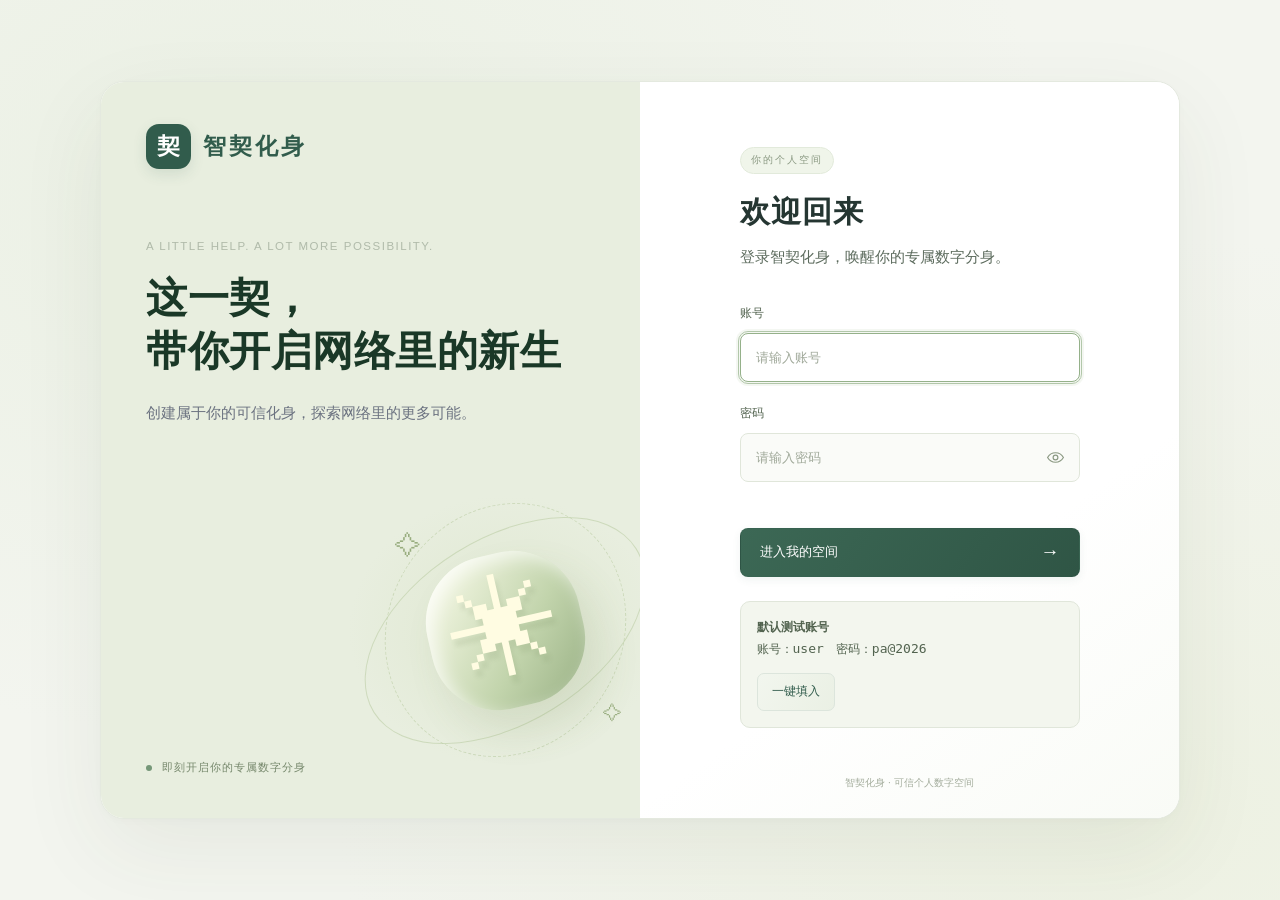
==== app/web_user/experience/index.html @ 8ffc6278 "Initial import of personal-agent project Co-authored-by: Copilot <223556219+Copilot@users.noreply.gi" ====
<!doctype html>
<html lang="zh-CN">
<head><meta charset="utf-8"><meta name="viewport" content="width=device-width,initial-scale=1"><title>智契化身 · 个人智能体工作台</title><link rel="stylesheet" href="./style.css"><link rel="stylesheet" href="./button-motion.css"><link rel="stylesheet" href="./ambient-motion.css"><link rel="stylesheet" href="./runtime.css?v=collaboration-worklog-4"><link rel="stylesheet" href="./updates.css"><link rel="stylesheet" href="./recovery.css?v=identity-recovery-2"></head>
<body class="session-checking">
<noscript><p>请启用浏览器 JavaScript 后登录工作台。</p></noscript>
<aside class="sidebar"><a class="brand" href="#home"><span class="brand-icon">契</span><span>智契化身</span></a><div class="nav-label">你的个人空间</div><nav><button data-page="home" class="active"><span class="nav-icon" aria-hidden="true">◈</span><span class="nav-text">工作台</span></button><button data-page="create"><span class="nav-icon" aria-hidden="true">＋</span><span class="nav-text">创建智能体</span></button><button data-page="identity"><span class="nav-icon" aria-hidden="true">◇</span><span class="nav-text">我的可信身份</span></button><button data-page="updates"><span class="nav-icon" aria-hidden="true">↻</span><span class="nav-text">系统更新</span></button><button data-page="settings"><span class="nav-icon" aria-hidden="true">⚙</span><span class="nav-text">连接与设置</span></button></nav><div class="side-note"><span class="green-dot"></span> 这一契，带你开启网络里的新生</div><div class="profile"><span class="avatar">我</span><div><b id="account">尚未登录</b><small>个人工作空间</small></div><button id="logout" title="退出登录" aria-label="退出登录">↗</button></div></aside>
<main><header><div><span class="breadcrumb">个人空间 / </span><span id="page-name">工作台</span></div><span class="header-tag">可信个人智能体</span></header><div id="notice" role="status" hidden></div>
<section id="page-home" class="page"><div class="heading"><div><p class="eyebrow">智契化身</p><h1 style="font-size: 40px; font-weight: 800; color: #1a2e1a; letter-spacing: 1px; margin-bottom: 16px; line-height: 1.2;">
    这一契，<br style="display:none;" class="mobile-break">
    带你开启网络里的新生
</h1><p>创建属于你的智能体，让想法更快成为行动。</p></div><button class="primary" data-page="create">＋ 创建我的智能体</button></div>
<div class="hero"><div class="hero-copy"><span class="pill">以可信身份，连接智能生活</span><h2>懂你的需求，<br>也尊重你的边界。</h2><p>从身份确认到能力选择，<br>一步步建立你与智能体之间的信任。</p><button class="light" data-page="create">开启我的智能体之旅 <span>↗</span></button></div><div class="orbit-art" aria-hidden="true"><div class="orbit o1"></div><div class="orbit o2"></div><div class="orb"><span>✳</span></div><div class="float-tag tag1">◇ 身份有依据</div><div class="float-tag tag2">✦ 能力由你选</div><div class="float-tag tag3">⌁ 本地生成</div></div></div>
<div class="stats"><article><span>身份状态</span><b id="identity-stat">等待连接</b><small>你的智能体从可信身份开始</small></article><article><span>最近的智能体</span><b id="agent-stat">等待连接</b><small>读取本地最近一次创建记录</small></article><article><span>创建进度</span><b id="progress-stat">尚未开始</b><small>身份确认 → 能力选择 → 生成</small></article></div>
<div class="section-title"><h2>我的智能体</h2><button class="text-button" id="refresh">刷新记录 ↻</button></div><div id="agent-card" class="panel empty"><span class="empty-icon">✳</span><h3>第一位伙伴，等你来定义</h3><p>选择需要的能力，创建专属于你的个人智能体。</p><button class="primary" data-page="create">创建第一个智能体</button></div>
<div class="section-title"><h2>从这些日常场景开始</h2><span>选择场景，了解可以配置的能力</span></div><div class="scenarios"><button data-scenario="学习研究"><span class="scenario-icon lavender">⌘</span><h3>学习与研究</h3><p>梳理信息、处理文本，<br>把精力留给真正的思考。</p><span>探索能力 ↗</span></button><button data-scenario="日常效率"><span class="scenario-icon peach">☀</span><h3>日常效率</h3><p>了解资讯、检索信息，<br>从一个小任务开始。</p><span>探索能力 ↗</span></button><button data-scenario="本地助手"><span class="scenario-icon mint">▦</span><h3>本地工作分身</h3><p>申领化身后创建执行分支，<br>按需配置工具与工作能力。</p><span>探索能力 ↗</span></button></div><footer>智契化身 · 这一契，带你开启网络里的新生</footer></section>
<section id="page-create" class="page" hidden><div class="heading"><div><p class="eyebrow">MAKE IT YOURS</p><h1>创建你的专属伙伴</h1><p id="scenario-note">你选择能力，我们引导你完成创建。</p></div></div><div class="steps"><span id="step1">01 身份确认</span><span id="step2">02 选择能力</span><span id="step3">03 生成伙伴</span></div>
<div class="panel"><div class="section-title"><h2>1. 确认你的身份</h2><span id="review-status">未提交</span></div><p class="muted">提交后由身份服务审核。审核通过后，即可继续选择智能体能力。</p><form id="identity-form"><div class="form-grid"><label>姓名<input name="name" required autocomplete="name" placeholder="如何称呼你"></label><label>身份标识<input name="id_number" required placeholder="与身份登记记录一致的 ID"></label><label>证件号码（选填）<input name="id_card_number" autocomplete="off" placeholder="按登记信息填写"></label><label>电子邮箱（选填）<input name="email" type="email" autocomplete="email" placeholder="name@example.com"></label></div><label class="upload">上传身份核验照片<input name="photo" type="file" accept="image/*" required><small>照片将提交给现有身份审核服务。</small></label><button class="primary" id="submit-identity">提交身份审核</button> <button type="button" id="check-review" class="secondary" hidden>查询审核进度</button></form></div>
<div class="panel"><h2>2. 选择你的化身能力</h2><p class="muted">身份确认后，从智能体服务提供的能力中选择并绑定。</p><label>伙伴类型<select id="agent-type"><option value="octopus">通用助手 · Octopus</option><option value="openclaw">本地助手 · OpenClaw</option></select></label><button id="load-capabilities" class="secondary">加载可选能力</button><div id="capabilities"></div><button id="confirm-capabilities" class="primary" disabled>确认能力并绑定身份</button></div>
<div class="panel"><h2>3. 生成你的智能体</h2><p class="muted">生成完成后，按照启动指引打开分身。实际对话需要模型服务配置和运行环境就绪。</p><button id="create-agent" class="primary" disabled>生成我的智能体</button><div id="creation-result"></div></div></section>
<section id="page-identity" class="page" hidden><div class="heading"><div><p class="eyebrow">TRUST STARTS WITH YOU</p><h1>你的身份，你的伙伴</h1><p>每一份凭证，都连接着你与智能体的关系。</p></div></div><div class="panel identity-banner"><span class="empty-icon">◇</span><h2 id="credential-state">尚未加载身份</h2><p>身份凭证由现有信任服务审核与签发。</p><button class="primary" data-page="create">查看创建流程</button></div><div class="panel"><h2>可信信息</h2><dl id="credential-details"></dl><p class="muted">这里展示已保存的凭证信息，不代表实时在线状态或重新完成了密码学验证。</p></div><div class="panel recovery-panel"><div class="section-title"><div><p class="eyebrow">RECOVERY</p><h2>找回你的身份与分身</h2></div><span class="recovery-badge">分步验证</span></div><p class="muted">凭证恢复会重新向身份服务或智能体服务核验，不会仅凭本地记录判定成功。姓名、身份标识和核验照片只用于本次恢复请求。</p><div class="recovery-modes" role="group" aria-label="选择恢复方式"><button type="button" class="recovery-mode active" data-recovery-mode="pa" aria-pressed="true"><strong>我还持有 PHC</strong><small>使用 PHC 找回原有 PA 与能力配置</small></button><button type="button" class="recovery-mode" data-recovery-mode="both" aria-pressed="false"><strong>PHC 与 PA 都已丢失</strong><small>重新核验身份，再找回 PA</small></button></div><form id="recovery-form" novalidate><div class="form-grid"><label>姓名<input id="recovery-name" required autocomplete="name" placeholder="与原身份登记一致"></label><label>身份标识<input id="recovery-id" required autocomplete="off" placeholder="与原身份登记一致的 ID"></label><label>证件号码（选填）<input id="recovery-id-card" autocomplete="off" placeholder="按原登记信息填写"></label><label>电子邮箱（选填）<input id="recovery-email" type="email" autocomplete="email" placeholder="按原登记信息填写"></label></div><label>伙伴类型<select id="recovery-agent-type"><option value="octopus">通用助手 · Octopus</option><option value="openclaw">本地助手 · OpenClaw</option></select></label><div id="recovery-phc-field"><label>PHC 凭证（JSON）<textarea id="recovery-phc" rows="6" autocomplete="off" autocapitalize="off" spellcheck="false" placeholder="粘贴原 PHC 凭证 JSON；该内容仅在本次请求中使用，不会写入浏览器缓存。"></textarea></label><button type="button" id="use-saved-phc" class="secondary" hidden>填入本机已保存的 PHC</button><p class="muted">请粘贴完整 PHC JSON。若原 PA 配置未保存在智能体服务端，系统会停止恢复，不会以新配置冒充历史恢复。</p></div><div id="recovery-photo-field" hidden><div class="recovery-verification-note"><strong>第 1 步 · TP 身份资料核验</strong><p>TP 会核对姓名、身份标识和照片记录；证件号码、邮箱等选填项仅在填写时校验。当前实现比对的是登记照片记录，不是人脸相似度识别；请上传登记时使用的同一张照片。</p></div><label class="upload">重新上传身份核验照片<input id="recovery-photo" type="file" accept="image/*"><small>照片仅用于本次 TP 核验，不会保存到浏览器缓存。</small></label></div><p id="recovery-progress" class="recovery-progress" role="status" aria-live="polite" hidden></p><button type="submit" id="recover-submit" class="primary">验证并恢复 PA</button><button type="button" id="recovery-open-create" class="secondary" data-page="create" hidden>继续生成本地智能体</button></form></div></section>
<section id="page-settings" class="page" hidden><div class="heading"><div><p class="eyebrow">CONNECTED, ON YOUR TERMS</p><h1>连接与设置</h1><p>检查运行环境，连接已有的本地服务。</p></div></div><form id="settings-form" class="panel"><h2>服务连接</h2><label>身份服务地址<input id="tp-url" type="url" required value="http://127.0.0.1:8111"></label><label>智能体服务地址<input id="ap-url" type="url" required value="http://127.0.0.1:8112"></label><button class="primary">保存连接设置</button></form><div class="panel"><div class="section-title"><h2>本地助手运行环境</h2><button class="secondary" id="check-dependencies">重新检测</button></div><div id="dependencies">点击检测，查看 Node.js 和 Git 是否可用。</div><p class="muted">模型密钥沿用项目已有配置。本页面不保存模型密钥。</p></div></section>
</main>
<script src="./app.js?v=identity-recovery-4" defer></script><script src="./button-motion.js" defer></script><script src="./ambient-motion.js" defer></script><script src="./runtime.js" defer></script><script src="./children.js" defer></script><script src="./deletions.js" defer></script><script src="./anp.js?v=collaboration-worklog-3" defer></script><script src="./avatar-flow.js?v=identity-recovery-1" defer></script><script src="./updates.js" defer></script></body></html>
---- app/web_user/experience/style.css ----
@charset "UTF-8";
:root{--ink:#253632;--muted:#7a8580;--green:#315c4c;--line:#e5e9e4;--bg:#f7f8f4}*{box-sizing:border-box}body{margin:0;background:var(--bg);color:var(--ink);font:14px/1.65 "Segoe UI","Microsoft YaHei",sans-serif}button,input,select{font:inherit}button,a,input,select{ -webkit-tap-highlight-color:transparent}button,a{transition:background .18s,transform .18s}button{cursor:pointer;border:0}button:disabled{opacity:.45;cursor:not-allowed}button:hover:not(:disabled){filter:brightness(.96)}button:focus-visible,a:focus-visible{outline:3px solid #94b69f;outline-offset:4px}a{color:var(--green);text-decoration:none}h1,h2,h3,p{margin-top:0}h1{font-size:31px;letter-spacing:-1px;line-height:1.4;margin-bottom:10px;font-weight:600}h2{font-size:19px;font-weight:600}h3{font-size:17px;font-weight:600}small{font-size:12px}.sidebar{position:fixed;inset:0 auto 0 0;width:234px;background:#fff;border-right:1px solid var(--line);padding:34px 23px;display:flex;flex-direction:column}.brand{display:flex;align-items:center;gap:12px;font-size:24px;font-weight:650;letter-spacing:3px}.brand small{display:block;font-size:9px;letter-spacing:2px;color:var(--muted);font-weight:400}.brand-icon{background:var(--green);color:white;border-radius:13px;display:inline-grid;place-items:center;width:45px;height:45px;font-size:23px;letter-spacing:0}.nav-label{font-size:11px;color:#929b95;margin:55px 12px 17px}nav{display:grid;gap:9px}nav button{display:flex;gap:16px;padding:13px 16px;background:none;border-radius:9px;text-align:left;color:#7a8580;font-size:17px}nav button span{font-size:14px}nav button.active{background:#edf2eb;color:var(--green);font-weight:600}.side-note{margin-top:auto;background:#f6f8f2;padding:18px 13px;border-radius:12px;font-size:12px}.side-note p{color:var(--muted);font-size:11px;margin:9px 0 0}.green-dot{display:inline-block;width:6px;height:6px;background:#759778;border-radius:50%;margin-right:6px}.profile{display:flex;align-items:center;gap:10px;border-top:1px solid var(--line);padding-top:22px;margin-top:22px}.avatar{width:35px;height:35px;display:grid;place-items:center;background:#eee9de;border-radius:50%}.profile small{display:block;color:var(--muted);font-size:10px}.profile b{font-size:12px}.profile button{margin-left:auto;background:none;font-size:19px;color:var(--muted)}main{margin-left:234px;padding:0 46px;max-width:1600px}header{height:87px;display:flex;align-items:center;justify-content:space-between;border-bottom:1px solid var(--line);font-size:12px}.breadcrumb{color:#939c96}.header-tag{border:1px solid #dbe2d6;border-radius:20px;padding:5px 12px;color:#68806b;font-size:11px}.page{padding:34px 0}.heading{display:flex;align-items:center;justify-content:space-between;gap:16px;margin-bottom:26px}.heading p{color:var(--muted);margin-bottom:0}.eyebrow{font-size:10px;letter-spacing:2px;color:#83917f!important;margin-bottom:12px!important}.primary,.secondary,.light{padding:11px 21px;border-radius:7px;font-size:13px;font-weight:500;display:inline-block}.primary{color:#fff;background:var(--green)}.secondary{color:var(--green);background:#edf2eb;border:1px solid #dce5dc}.light{background:#fff;color:var(--green)}.light span{margin-left:26px}.hero{min-height:308px;border-radius:16px;background:#e9eee2;position:relative;overflow:hidden;display:grid;grid-template-columns:1fr 1fr}.hero-copy{padding:33px 37px;z-index:1}.pill{font-size:10px;border:1px solid #c9d5be;padding:4px 10px;border-radius:20px;color:#5b7458}.hero h2{font-size:32px;line-height:1.5;letter-spacing:1px;margin:17px 0 11px}.hero p{font-size:12px;color:#71806a;margin-bottom:22px}.orbit-art{position:relative;display:grid;place-items:center;min-height:310px;background:radial-gradient(ellipse,#d6e1bd99,transparent 65%)}.orb{width:143px;height:143px;border-radius:43%;transform:rotate(-12deg);background:linear-gradient(130deg,#ffffed,#c0d2a9 60%,#8ca779);box-shadow:inset 5px 6px 15px #ffffffbb,12px 22px 40px #74845733;display:grid;place-items:center}.orb span{color:#fff9d7;font-size:103px;text-shadow:3px 8px 5px #5d775533;line-height:1}.orbit{position:absolute;border:1px solid #b3c69a80;border-radius:50%;width:320px;height:220px;transform:rotate(-33deg)}.o2{width:250px;height:300px;transform:rotate(38deg);border-style:dashed}.float-tag{position:absolute;background:#ffffffd9;border:1px solid #fff;padding:9px 16px;border-radius:10px;color:#667a58;font-size:11px;box-shadow:0 5px 17px #40513508}.tag1{top:56px;right:44px}.tag2{left:7px;top:133px}.tag3{bottom:38px;right:43px}.stats{display:grid;grid-template-columns:repeat(3,1fr);gap:17px;margin:23px 0 33px}.stats article{background:#fff;border:1px solid var(--line);border-radius:11px;padding:19px 22px}.stats span{color:var(--muted);font-size:11px}.stats b{display:block;font-size:20px;font-weight:500;margin:5px 0}.stats small{color:#98a096;font-size:11px}.section-title{display:flex;justify-content:space-between;align-items:center;gap:15px;margin:23px 0 15px}.section-title h2{margin:0}.section-title>span{font-size:11px;color:var(--muted)}.text-button{background:none;color:#718570;font-size:12px}.panel{background:#fff;border:1px solid var(--line);border-radius:12px;padding:26px;margin-bottom:22px}.panel .section-title{margin-top:0}.empty{text-align:center;padding:28px}.empty-icon{display:inline-grid;place-items:center;width:55px;height:55px;border-radius:17px;background:#f0f3e9;color:#8ca174;font-size:33px}.empty h3{margin:13px 0 6px}.empty p,.muted{color:var(--muted);font-size:12px}.empty .primary{margin-top:4px}.scenarios{display:grid;grid-template-columns:repeat(3,1fr);gap:17px}.scenarios button{background:#fff;border:1px solid var(--line);border-radius:12px;text-align:left;padding:21px;color:var(--ink)}.scenario-icon{width:36px;height:36px;border-radius:10px;display:grid;place-items:center;font-size:21px;margin-bottom:16px}.lavender{background:#f0edf8;color:#9c87b6}.peach{background:#fbf0e2;color:#ba945b}.mint{background:#e9f3ee;color:#779d8b}.scenarios h3{font-size:14px;margin-bottom:8px}.scenarios p{font-size:12px;color:var(--muted)}.scenarios button>span:last-child{font-size:11px;color:#84917c}footer{font-size:10px;color:#a0aaa0;text-align:center;padding-top:30px}.steps{display:flex;gap:10px;margin-bottom:25px}.steps span{flex:1;border-top:3px solid #dde4d9;padding:12px 0;color:var(--muted)}.steps span.done{border-color:var(--green);color:var(--green)}label{display:block;font-size:12px;margin:15px 0;color:#61736a}input,select{display:block;width:100%;padding:11px 12px;border:1px solid #dce3dc;border-radius:7px;background:#fcfdfa;color:var(--ink);margin-top:7px}input:focus,select:focus{outline:2px solid #b2c7aa;outline-offset:1px}.form-grid{display:grid;grid-template-columns:1fr 1fr;gap:0 22px}.upload{padding:15px;background:#f7f9f3;border:1px dashed #cedbc7;border-radius:9px}.upload small{color:var(--muted)}.upload input{border:0;background:none}.capability-row{padding:12px 0;border-bottom:1px solid var(--line)}.capability-row label{display:inline-flex;align-items:center;gap:8px;padding:8px 12px;background:#f4f7f0;border-radius:7px;margin:5px 8px 5px 0}.capability-row input{width:auto;margin:0;accent-color:var(--green)}#confirm-capabilities{margin-top:20px}#notice{position:sticky;top:10px;z-index:5;background:#e7efe1;border:1px solid #c9d9bd;border-radius:9px;padding:13px 20px;box-shadow:0 4px 20px #22332210}#notice.error{background:#fff0e9;border-color:#e7c9ba;color:#9d543c}dialog{border:1px solid var(--line);border-radius:18px;padding:38px;width:430px;max-width:92vw;color:var(--ink);box-shadow:0 30px 100px #24342b33}dialog::backdrop{background:#263c3066;backdrop-filter:blur(5px)}dialog .eyebrow{margin-top:23px}dialog .primary{width:100%}#login-error{color:#ad5e4f;font-size:12px}.identity-banner{text-align:center;padding:45px}.identity-banner h2{margin-top:20px}dl{display:grid;grid-template-columns:130px 1fr;font-size:13px;gap:15px}dt{color:var(--muted)}dd{margin:0;overflow-wrap:anywhere}pre{white-space:pre-wrap;overflow-wrap:anywhere;background:#f4f6f1;padding:15px;border-radius:7px;font-size:12px}#creation-result{margin-top:18px}.agent-live{display:flex;align-items:center;gap:20px;text-align:left}.agent-live h3{margin:0}.agent-live p{margin:4px 0}.agent-live button{margin-left:auto}[hidden]{display:none!important}@media(min-width:1500px){main{margin-right:auto}}@media(max-width:1050px){.sidebar{width:194px;padding:26px 16px}main{margin-left:194px;padding:0 25px}.hero-copy{padding:28px}.tag1{right:10px}.tag2{left:-14px}.orbit{width:230px}.heading h1{font-size:26px}.hero h2{font-size:27px}}@media(max-width:720px){.sidebar{position:static;width:100%;padding:14px 18px;border-right:0;border-bottom:1px solid var(--line)}.brand{font-size:20px}.brand-icon{width:35px;height:35px;font-size:19px}.nav-label,.side-note,.profile{display:none}nav{display:flex;margin-top:15px;gap:2px;overflow-x:auto}nav button{padding:8px;gap:5px;white-space:nowrap}nav button span{font-size:12px}main{margin:0;padding:0 18px}header{height:55px}.page{padding:25px 0}.heading{display:block}.heading>.primary{margin-top:17px}h1{font-size:25px}.hero{grid-template-columns:1fr}.hero-copy{padding:28px}.orbit-art{position:absolute;right:-65px;top:22px;width:240px;opacity:.35}.hero-copy{max-width:90%}.float-tag{display:none}.stats{gap:8px}.stats article{padding:12px 9px}.stats b{font-size:15px}.stats small{display:none}.scenarios{grid-template-columns:1fr}.scenarios button{padding:18px}.scenarios p br{display:none}.form-grid{grid-template-columns:1fr}.panel{padding:20px}.section-title>span{display:none}.steps{font-size:12px}.agent-live{flex-wrap:wrap}.agent-live button{margin-left:0}dl{grid-template-columns:1fr;gap:5px}dd{margin-bottom:12px}}
.session-checking > .sidebar,.session-checking > main{display:none}
.sidebar nav button{display:flex;align-items:center;gap:12px;padding:13px 16px;min-height:48px;font-family:inherit;font-size:14px;font-weight:500;line-height:1.5;letter-spacing:0;text-align:left}
.sidebar nav button.active{font-weight:600}
.sidebar nav button .nav-icon{display:inline-flex;align-items:center;justify-content:center;flex:0 0 22px;width:22px;font-size:20px;line-height:1;font-weight:400}
.sidebar nav button .nav-text{font-family:inherit;font-size:14px;line-height:1.5}
@media(max-width:700px){.sidebar nav button{gap:7px;padding:9px 10px;min-height:40px}.sidebar nav button .nav-icon{flex-basis:20px;width:20px;font-size:18px}.sidebar nav button .nav-text{font-size:12px}}

/* Standalone first-login setup, reusing the existing claim forms. */
.setup-bar{display:flex;align-items:center;justify-content:space-between;gap:16px;margin-bottom:40px;color:#3d6052}
.setup-bar[hidden]{display:none}
body.first-setup .sidebar,body.first-setup main>header{display:none}
body.first-setup{display:block;background:radial-gradient(ellipse at top,#e7eddd,transparent 65%),#f7f9f4}
body.first-setup main{margin:0 auto;width:min(860px,100%);max-width:860px;padding:32px 24px;box-sizing:border-box}
body.first-setup #page-create>.heading{text-align:center;justify-content:center}
body.first-setup #page-create>.panel{border-radius:24px;box-shadow:0 12px 40px #3d60520a}
body.first-setup #page-create>.panel[hidden]{display:none}
body.first-setup .steps{margin:24px 0}
@media(max-width:600px){body.first-setup main{padding:20px 16px}.setup-bar{align-items:flex-start;margin-bottom:24px}.setup-bar>div{display:flex;flex-wrap:wrap}}
---- app/web_user/experience/button-motion.css ----
/* Shared, lightweight feedback for login and workspace controls. */
button {
  position: relative;
  isolation: isolate;
  transition: transform 180ms ease, box-shadow 180ms ease,
    background-color 180ms ease, border-color 180ms ease, opacity 180ms ease;
  -webkit-tap-highlight-color: transparent;
}
@media (hover: hover) and (pointer: fine) {
  .primary:hover:not(:disabled), .secondary:hover:not(:disabled),
  .light:hover:not(:disabled) {
    transform: translateY(-2px);
    box-shadow: 0 6px 16px #315c4c20;
  }
  .scenarios button:hover:not(:disabled) {
    transform: translateY(-4px);
    box-shadow: 0 10px 24px #315c4c12;
    border-color: #bdcdb5;
  }
  nav button:hover:not(:disabled) { background-color: #edf2eb; }
  .text-button:hover:not(:disabled), #toggle-password:hover { background-color: #edf2eb; }
  .login-submit:hover:not(:disabled) span, .light:hover:not(:disabled) span {
    transform: translateX(4px);
  }
}
.login-submit span, .light span {
  display: inline-block;
  transition: transform 180ms ease;
}
button:active:not(:disabled) {
  transform: translateY(1px) scale(.975);
  box-shadow: none;
  transition-duration: 70ms;
}
button:disabled { transform: none; box-shadow: none; }
.button-ripple-layer {
  position: absolute;
  inset: 0;
  overflow: hidden;
  border-radius: inherit;
  pointer-events: none;
  z-index: 1;
}
.button-ripple {
  position: absolute;
  border-radius: 50%;
  background: #648b6430;
  transform: scale(0);
  opacity: .8;
  animation: button-ripple-out 520ms cubic-bezier(.2,.6,.3,1) forwards;
}
.primary .button-ripple { background: #ffffff38; }
@keyframes button-ripple-out {
  to { transform: scale(1); opacity: 0; }
}
@media (prefers-reduced-motion: reduce) {
  button, .login-submit span, .light span { transition: none !important; }
  button:hover:not(:disabled), button:active:not(:disabled),
  .login-submit:hover:not(:disabled) span, .light:hover:not(:disabled) span {
    transform: none !important;
  }
  .button-ripple-layer { display: none; }
}
---- app/web_user/experience/ambient-motion.css ----
/* Slow, quiet motion shared by the welcome screen and workspace illustration. */
/* Visual refinements only: no application state or interaction handlers. */
:root { --surface-shadow: 0 4px 22px #2b493407; }
body { background-image: radial-gradient(ellipse at 95% 0%, #e6eddf65, transparent 48%); }
::selection { background: #cbdcc2; color: #254631; }
.sidebar { background: linear-gradient(180deg, #fff, #fafcf8); }
.brand-icon { box-shadow: 0 5px 14px #315c4c20; }
nav button { border: 1px solid transparent; }
nav button.active { background: linear-gradient(110deg, #e4edde, #f1f5ec); border-color: #dae5d3; box-shadow: 0 3px 9px #315c4c07; }
nav button.active::before { content: ''; position: absolute; left: -8px; top: 26%; bottom: 26%; width: 3px; border-radius: 5px; background: #66835c; }
main > header { position: relative; }
.header-tag { background: #ffffff9c; }
.heading .eyebrow { color: #758e6a !important; }
.hero { border: 1px solid #e1e8d8; box-shadow: inset 0 1px 0 #ffffffa0, 0 12px 34px #46643d07; background-image: linear-gradient(115deg, #ecf0e5, #e5ecdc); }
.float-tag { backdrop-filter: blur(8px); box-shadow: 0 8px 20px #526b3f0c; }
.pill { background: #ffffff40; }
.panel, .stats article, .scenarios button { box-shadow: var(--surface-shadow); }
.panel, .stats article, .child-card { transition: border-color 220ms ease, box-shadow 220ms ease, background-color 220ms ease; }
.panel:focus-within { border-color: #b5cbaa; box-shadow: 0 0 0 3px #b5cbaa13, var(--surface-shadow); }
.stats article { position: relative; overflow: hidden; }
.stats article::after { content: ''; position: absolute; right: -20px; top: -25px; width: 85px; height: 85px; background: radial-gradient(circle, #e3ecdc80, transparent 70%); pointer-events: none; }
.stats b { letter-spacing: -.4px; }
.empty { background: radial-gradient(ellipse at 50% 15%, #f1f6ea90, transparent 62%), #fff; }
.empty-icon { border: 1px solid #e2ead9; box-shadow: inset 0 1px 0 #fff; }
.primary { background: linear-gradient(125deg, #3c6855, #2f5545); border: 1px solid #2f55451a; box-shadow: 0 3px 8px #315c4c13; }
.primary:disabled { box-shadow: none; }
.secondary { background: linear-gradient(120deg, #f2f6ee, #eaf0e4); }
.primary:focus-visible, .secondary:focus-visible, summary:focus-visible { outline: 3px solid #a3bf96; outline-offset: 4px; }
label { transition: color 180ms ease; }
label:focus-within { color: #315c4c; }
input:not([type=checkbox]), select { transition: border-color 180ms ease, background-color 180ms ease, box-shadow 180ms ease; }
input:not([type=checkbox]):focus, select:focus { background: #fff; border-color: #9ab38d; box-shadow: 0 0 0 4px #94af8014; outline-width: 1px; }
input::placeholder { color: #a0a99a; }
input[type=checkbox] { width: 16px; height: 16px; flex-shrink: 0; cursor: pointer; }
.capability-row label { border: 1px solid transparent; cursor: pointer; transition: background-color 180ms, border-color 180ms, box-shadow 180ms; }
.capability-row label:has(input:checked) { background: #e8f0e1; border-color: #b7cda9; color: #355c36; box-shadow: inset 0 1px 0 #ffffff9e; }
.capability-row label:has(input:disabled) { cursor: default; opacity: .7; }
.upload { transition: background-color 200ms, border-color 200ms; }
input[type=file]::file-selector-button { border: 1px solid #d0deca; background: #fff; color: #496a40; border-radius: 6px; padding: 8px 13px; margin-right: 12px; font: inherit; cursor: pointer; }
details > summary { padding: 12px 14px; border: 1px solid #e2e9dc; border-radius: 8px; background: #f7f9f3; color: #466540; transition: background-color 180ms, border-color 180ms; cursor: pointer; }
details[open] > summary { background: #edf3e7; border-color: #cbdcc0; margin-bottom: 14px; }
details[open] > form { animation: surface-enter 240ms ease-out; }
.steps span { border-radius: 3px 3px 0 0; transition: border-color 220ms, color 220ms, background-color 220ms; }
.steps span.done { background: linear-gradient(180deg, #e9f0e160, transparent); }
.page:not([hidden]) { animation: surface-enter 320ms cubic-bezier(.2,.7,.3,1); }
#notice { backdrop-filter: blur(12px); background: #eaf2e4f5; border-left: 4px solid #83a170; animation: notice-enter 230ms ease-out; }
#notice.error { border-left-color: #c38665; }
.login-page { background-image: radial-gradient(ellipse at 20% 20%, #e5eddc99, transparent 55%), radial-gradient(ellipse at 90% 90%, #edf1e2, transparent 50%); }
.login-shell { box-shadow: 0 30px 90px #32472c12, 0 2px 8px #32472c05; }
.login-side { background: linear-gradient(145deg, #fff 65%, #f9fbf6); }
.login-content .login-kicker { padding: 4px 10px; border-radius: 20px; background: #f0f5ea; border: 1px solid #e2eadb; font-size: 10px; }
.login-content #login-error:not(:empty) { padding: 9px 12px; background: #fff4ee; border-radius: 7px; border-left: 3px solid #d8a082; }
@media (hover: hover) and (pointer: fine) {
  .panel:hover, .stats article:hover, .child-card:hover { border-color: #cdddc3; box-shadow: 0 7px 25px #315c4c0b; }
  .scenarios button:hover .scenario-icon { transform: translateY(-2px) rotate(-6deg); }
  .scenario-icon { transition: transform 220ms ease; }
  .upload:hover { background: #f0f5e9; border-color: #9db78c; }
  .capability-row label:hover { border-color: #c5d6b9; }
  details > summary:hover { background: #edf3e7; border-color: #bdcfb1; }
  a.primary:hover { transform: translateY(-2px); box-shadow: 0 7px 18px #315c4c25; }
}
@keyframes surface-enter { from { opacity: 0; transform: translateY(7px); } to { opacity: 1; transform: translateY(0); } }
@keyframes notice-enter { from { opacity: 0; transform: translateY(-5px); } to { opacity: 1; transform: translateY(0); } }
@media (max-width: 720px) {
  nav button.active::before { left: 22%; right: 22%; top: auto; bottom: 1px; width: auto; height: 2px; }
  button, a.primary, details > summary { min-height: 42px; }
  .runtime-actions > * { flex-grow: 1; text-align: center; }
}
@media (prefers-reduced-motion: reduce) {
  .page:not([hidden]), details[open] > form, #notice { animation: none; }
  .panel, .stats article, .child-card, label, input, select, .capability-row label,
  .upload, details > summary, .steps span, .scenario-icon { transition: none !important; }
  .scenarios button:hover .scenario-icon, a.primary:hover { transform: none; }
}
.orbit-art, .welcome-art { --float-distance: -10px; }
.orb, .welcome-orb { animation: companion-float 7s ease-in-out infinite; }
.orb span { display: block; animation: companion-star 32s linear infinite; }
.orbit, .welcome-ring { animation: companion-orbit 38s linear infinite; }
.o1 { --orbit-angle: -33deg; }
.o2 { --orbit-angle: 38deg; animation-duration: 49s; animation-direction: reverse; }
.ring-one { --orbit-angle: -32deg; }
.ring-two { --orbit-angle: 30deg; animation-duration: 49s; animation-direction: reverse; }
.float-tag { animation: companion-label 6s ease-in-out infinite; }
.tag2 { animation-delay: -2s; }
.tag3 { animation-delay: -4s; }
.spark { animation: companion-twinkle 5s ease-in-out infinite; }
.spark-two { animation-delay: -2.5s; }
.login-shell { animation: welcome-enter 700ms cubic-bezier(.2,.7,.2,1) both; }
.welcome-copy { animation: welcome-enter 800ms 100ms cubic-bezier(.2,.7,.2,1) both; }
.login-content > .login-kicker, .login-content > h2, .login-description,
.login-content > form, .login-help {
  animation: welcome-enter 650ms cubic-bezier(.2,.7,.2,1) both;
}
.login-content > .login-kicker { display: inline-block; animation-delay: 120ms; }
.login-content > h2 { animation-delay: 180ms; }
.login-description { animation-delay: 230ms; }
.login-content > form { animation-delay: 280ms; }
.login-help { animation-delay: 330ms; }
.login-content input {
  transition: border-color 200ms ease, box-shadow 200ms ease, background-color 200ms ease;
}
.login-content input:focus {
  background-color: #fff;
  border-color: #95b18a;
  box-shadow: 0 0 0 4px #9cb68a1c;
}
.login-submit[aria-busy="true"]::after {
  content: '';
  width: 15px;
  height: 15px;
  border: 2px solid #ffffff55;
  border-top-color: #fff;
  border-radius: 50%;
  animation: companion-star 850ms linear infinite;
}
.login-content #login-error:not(:empty) { animation: message-enter 240ms ease-out; }
.motion-paused *, .motion-paused *::after { animation-play-state: paused !important; }
@keyframes companion-float {
  0%, 100% { transform: translateY(0) rotate(-13deg); }
  50% { transform: translateY(var(--float-distance)) rotate(-7deg); }
}
@keyframes companion-star { to { transform: rotate(360deg); } }
@keyframes companion-orbit {
  from { transform: rotate(var(--orbit-angle)); }
  to { transform: rotate(calc(var(--orbit-angle) + 360deg)); }
}
@keyframes companion-label {
  0%, 100% { transform: translateY(0); }
  50% { transform: translateY(-5px); }
}
@keyframes companion-twinkle {
  0%, 100% { opacity: .45; transform: scale(.9); }
  50% { opacity: .9; transform: scale(1.08); }
}
@keyframes welcome-enter {
  from { opacity: 0; transform: translateY(12px); }
  to { opacity: 1; transform: translateY(0); }
}
@keyframes message-enter {
  from { opacity: 0; transform: translateY(3px); }
  to { opacity: 1; transform: translateY(0); }
}
@media (max-width: 760px) {
  .orbit-art, .welcome-art { --float-distance: -5px; }
  .orb, .welcome-orb { animation-duration: 8s; }
  .login-shell { animation-duration: 450ms; }
}
@media (prefers-reduced-motion: reduce) {
  .orb, .orb span, .welcome-orb, .orbit, .welcome-ring, .float-tag, .spark,
  .login-shell, .welcome-copy, .login-content > .login-kicker,
  .login-content > h2, .login-description, .login-content > form, .login-help,
  .login-content #login-error:not(:empty), .login-submit[aria-busy="true"]::after {
    animation: none !important;
  }
  .login-content input { transition: none; }
}
---- app/web_user/experience/runtime.css ----
.runtime-actions{display:flex;align-items:center;gap:12px;flex-wrap:wrap;margin:20px 0}
#partner-detail>.anp-panel{margin-top:20px;min-height:0}.anp-panel>.section-title{align-items:flex-start}.anp-panel>.section-title>div{min-width:0}.anp-panel>.section-title h2{margin:0 0 8px}.anp-panel>.section-title p{margin:0}.anp-log{display:block;height:360px;overflow-y:auto;overscroll-behavior:contain;margin-top:12px;padding:12px 16px;border:1px solid var(--line);border-radius:12px;background:#fff;color:var(--ink);font:13px/1.55 Consolas,"Cascadia Mono","Courier New",monospace;scrollbar-color:#a9b9ad #f3f6f2;scrollbar-width:thin}.anp-log-entry{display:flex;align-items:flex-start;gap:10px;padding:10px 2px;border-bottom:1px solid #e7ece6}.anp-log-marker{width:7px;height:7px;flex:0 0 7px;margin-top:6px;border-radius:50%;background:#648b70}.anp-log-detail{min-width:0;flex:1}.anp-log-detail strong{display:block;font-size:13px;font-weight:500;color:var(--ink)}.anp-log-detail p{margin:3px 0 0;font-size:11px;color:#65796e;overflow-wrap:anywhere}.anp-log-state{flex:0 0 auto;padding:2px 7px;border:1px solid #d6e2d7;border-radius:4px;background:#f4f8f3;color:#476c51;font-size:10px}#anp-status{margin-top:14px;overflow-wrap:anywhere;font-size:13px}.anp-log>.muted{color:#65796e}
@media(max-width:600px){.anp-log{height:300px;padding:10px 12px}.anp-log-entry{gap:8px;padding:9px 0}.anp-log-state{padding:2px 5px}}
.child-create-dialog{width:min(640px,calc(100% - 32px));max-height:calc(100dvh - 40px);overflow:auto;border:1px solid var(--line);border-radius:24px;padding:32px;background:#fcfdf9;color:var(--ink);box-shadow:0 24px 80px #20372c30;font:inherit}
.child-create-dialog::backdrop{background:#20372c66;backdrop-filter:blur(4px)}.child-create-dialog .section-title{align-items:flex-start}.child-create-dialog .eyebrow{margin-bottom:6px!important}.child-create-dialog h2{margin-bottom:12px}.child-create-dialog .capability-row{display:grid;grid-template-columns:repeat(2,minmax(0,1fr));gap:10px}.child-create-dialog .capability-row label{display:flex;align-items:center;gap:8px;border:1px solid var(--line);border-radius:10px;padding:12px;margin:0;background:#f0f4eb}.child-create-dialog input[type=checkbox]{width:16px;margin:0;accent-color:var(--green)}#child-create-parent{overflow-wrap:anywhere}#child-create-feedback:empty{display:none}#child-create-feedback{padding:12px;border-radius:10px;background:#edf2e5}.child-create-dialog[open]{animation:partner-enter .2s ease-out}
@media(max-width:600px){.child-create-dialog{padding:22px}.child-create-dialog .form-grid{grid-template-columns:1fr}}
@media(prefers-reduced-motion:reduce){.child-create-dialog[open]{animation:none}}
.partner-workspace{display:grid;grid-template-columns:260px minmax(0,1fr);gap:24px;align-items:start}
.partner-sidebar{background:#eef2e9;border:1px solid var(--line);border-radius:22px;padding:22px;position:sticky;top:24px}
.partner-sidebar h2{font-size:17px;margin:0}.partner-sidebar .muted,#partners-message{font-size:12px;line-height:1.7;color:#65796e}
#partners-list{display:grid;gap:10px;margin:22px 0}.partner-choice{display:flex;align-items:center;gap:12px;text-align:left;width:100%;padding:16px 12px;border:1px solid transparent;border-radius:15px;background:#ffffff90;color:#304d40;transition:background .2s,box-shadow .2s,transform .2s}
.partner-choice>span:last-child{min-width:0}.partner-choice strong,.partner-choice small{display:block;overflow-wrap:anywhere}.partner-choice strong{font-size:14px}.partner-choice small{font-size:11px;margin-top:6px;color:#6b7b70}
.partner-choice:hover{background:#fff;transform:translateY(-2px)}.partner-choice[aria-pressed=true]{background:#fff;border-color:#648674;box-shadow:0 5px 18px #395a4712}.partner-choice:focus-visible{outline:3px solid #94ae82;outline-offset:3px}
.partner-avatar{display:grid;place-items:center;flex-shrink:0;width:38px;height:42px;background:#e6eddc;border-radius:12px;font-size:25px}.partner-choice[data-stage=ready] small{color:#337454}
#partner-detail{min-width:0}#partner-detail>.panel{margin:0;min-height:410px;border-radius:22px}#partner-detail h2{overflow-wrap:anywhere}#runtime-badge{background:#edf2e6;border-radius:30px;padding:7px 12px;font-size:12px;white-space:nowrap}
#partner-detail #runtime-badge{display:inline-block}
#partner-detail [data-stage=ready] #runtime-badge{background:#dcefe0;color:#276345}#partner-detail [data-stage=error] #runtime-badge{background:#fff0e5;color:#945634}
#partners-add{width:100%;margin-top:8px}#partners-empty button{display:block;margin-top:20px}.partner-enter{animation:partner-enter .25s ease-out}@keyframes partner-enter{from{opacity:.4;transform:translateY(6px)}to{opacity:1;transform:none}}
@media(max-width:1000px){.partner-workspace{grid-template-columns:210px minmax(0,1fr);gap:16px}.partner-sidebar{padding:16px}}
@media(max-width:700px){.partner-workspace{grid-template-columns:1fr}.partner-sidebar{position:static}#partners-list{grid-template-columns:repeat(2,minmax(0,1fr));margin:12px 0}.partner-choice{padding:12px 8px;gap:8px}.partner-avatar{width:28px;height:34px;font-size:21px}#partner-detail>.panel{padding:20px}#partner-detail .section-title{align-items:flex-start;flex-wrap:wrap;gap:12px}}
@media(prefers-reduced-motion:reduce){.partner-enter{animation:none}.partner-choice{transition:none}.partner-choice:hover{transform:none}}
#runtime-model{border-top:1px solid var(--line);padding-top:18px}
#runtime-model summary{cursor:pointer;color:var(--green);font-size:13px}
#runtime-model-form{max-width:650px}
#runtime-message{padding:16px;background:#f0f5ec;border-radius:9px;font-size:13px;overflow-wrap:anywhere}
#runtime-message.runtime-error{background:#fff1e8;color:#985737}
.child-card{display:flex;align-items:center;justify-content:space-between;gap:16px;border:1px solid var(--line);border-radius:10px;padding:18px;margin:12px 0}.child-card h3,.child-card p{margin:0}.child-card h3{overflow-wrap:anywhere}@media(max-width:600px){.child-card{align-items:flex-start;flex-direction:column}}
---- app/web_user/experience/updates.css ----
.update-actions{display:flex;flex-wrap:wrap;gap:12px;align-items:center;margin:18px 0}
.update-skill-list{display:grid;gap:10px;margin-top:18px}
.update-skill-row{display:flex;align-items:center;justify-content:space-between;gap:18px;padding:13px 16px;border:1px solid var(--line);border-radius:9px;background:#f8faf6}
.update-skill-row strong{overflow-wrap:anywhere}
#updates-status.update-error{color:#a34e36}
#updates-details{margin-top:16px}
#updates-details summary{cursor:pointer;color:var(--green)}
#updates-capabilities{margin-top:24px}
.update-target-label{display:grid;gap:9px;max-width:560px;margin:18px 0 14px;font-weight:600}
.update-target-label select{width:100%;min-height:48px;padding:10px 14px;border:1px solid #cbd9cc;border-radius:10px;background:#fff;color:var(--ink)}
#updates-child-capabilities{display:flex;flex-wrap:wrap;gap:12px 14px;margin-top:24px}
#updates-child-capabilities label{display:inline-flex;align-items:center;gap:10px;padding:11px 15px;border:1px solid #cbd9cc;border-radius:9px;background:#f4f7f0;cursor:pointer}
#updates-child-capabilities input{margin:0;accent-color:var(--green)}
#updates-capabilities .capability-row{display:grid;grid-template-columns:100px minmax(0,1fr);align-items:start;column-gap:24px;padding:23px 0}
#updates-capabilities .capability-row>strong{padding-top:13px;line-height:1.5;white-space:nowrap}
.update-capability-options{display:flex;flex-wrap:wrap;align-items:center;gap:12px 14px;min-width:0}
#updates-capabilities .update-capability-options label{margin:0;min-height:44px;padding:9px 14px;gap:10px;line-height:1.4;white-space:nowrap}
@media(max-width:700px){#updates-capabilities .capability-row{grid-template-columns:1fr;row-gap:12px;padding:21px 0}#updates-capabilities .capability-row>strong{padding-top:0}.update-capability-options{gap:10px}#updates-capabilities .update-capability-options label{white-space:normal}}
@media(max-width:600px){.update-skill-row{align-items:flex-start;flex-direction:column}}
---- app/web_user/experience/recovery.css ----
.recovery-panel{width:100%;max-width:none}
.recovery-panel .section-title{align-items:flex-start}
.recovery-panel .eyebrow{margin:0 0 6px!important}
.recovery-badge{padding:4px 11px;border:1px solid #dbe2d6;border-radius:20px;color:#68806b;font-size:11px}
.recovery-modes{display:grid;grid-template-columns:1fr 1fr;gap:12px;margin:20px 0}
.recovery-mode{padding:16px;background:#fff;border:1px solid var(--line);border-radius:10px;text-align:left;color:var(--ink)}
.recovery-mode.active{background:#edf2eb;border-color:#aebfa9;box-shadow:inset 0 0 0 1px #aebfa9}
.recovery-mode strong,.recovery-mode small{display:block}
.recovery-mode strong{font-size:13px}
.recovery-mode small{margin-top:5px;color:var(--muted);font-size:11px}
#recovery-form textarea{display:block;width:100%;margin-top:7px;padding:11px 12px;border:1px solid #dce3dc;border-radius:7px;background:#fcfdfa;color:var(--ink);font:12px/1.6 Consolas,"Microsoft YaHei",sans-serif;resize:vertical}
#recovery-form textarea:focus{outline:2px solid #b2c7aa;outline-offset:1px}
#recovery-form .upload{margin:14px 0}
.recovery-progress{padding:10px 13px;background:#f4f7f0;border-radius:7px;color:#61736a;font-size:12px}
.recovery-progress[data-state="error"]{background:#fff0e9;color:#9d543c}
.recovery-progress[data-state="success"]{background:#e7efe1;color:#315c4c}
.recovery-verification-note{margin:0 0 18px;padding:14px 16px;background:#f6f8f2;border:1px solid #e5e9e4;border-radius:9px}
.recovery-verification-note strong{display:block;margin-bottom:4px;color:var(--green);font-size:12px}
.recovery-verification-note p{margin:0;color:var(--muted);font-size:11px}
#recovery-open-create{margin-left:8px}
.setup-recovery-link{display:block;margin:0 auto 18px}
@media(max-width:700px){.recovery-modes{grid-template-columns:1fr}.recovery-panel{padding:20px}#recovery-open-create{margin:10px 0 0}}
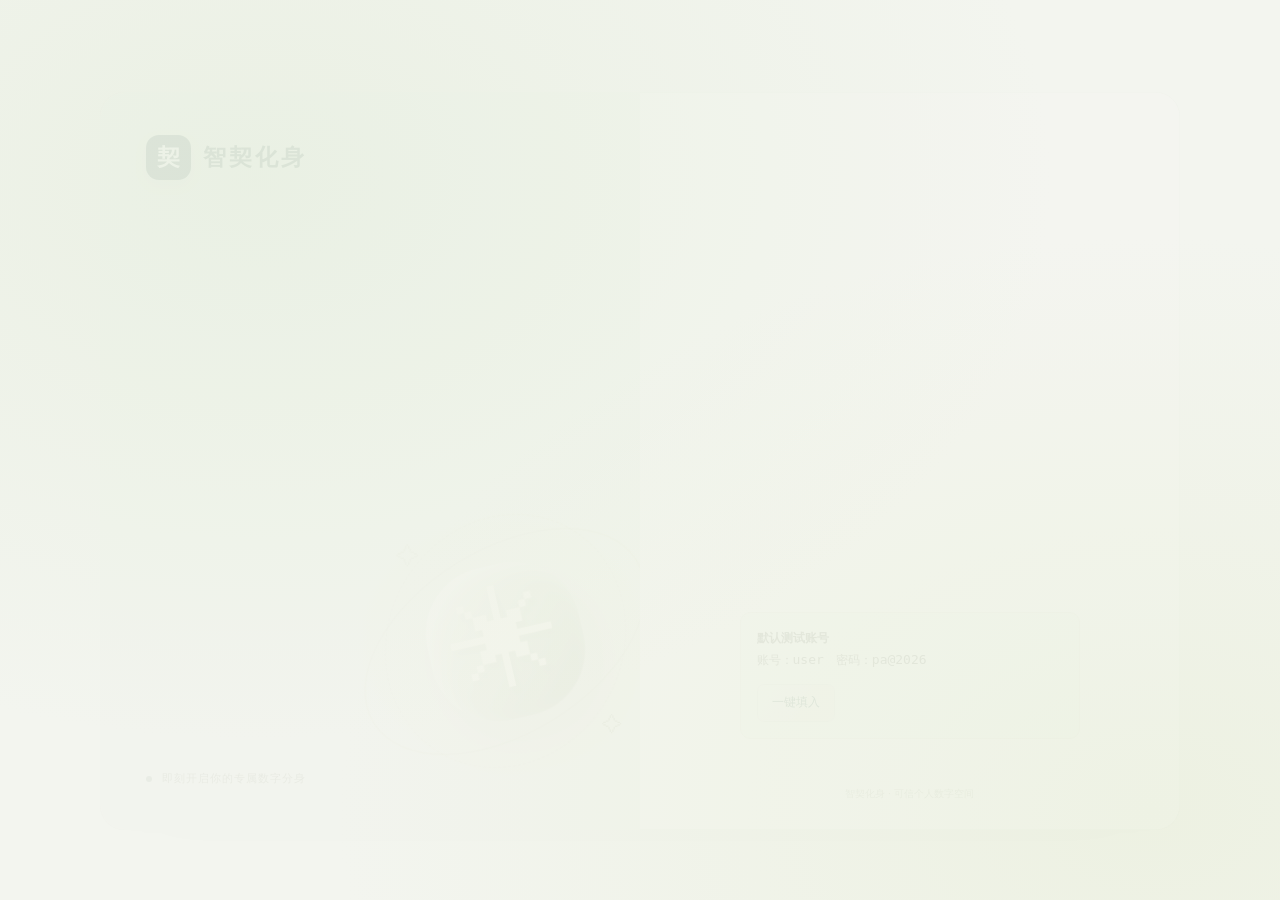
==== commit b161f3c4: "Improve agent experience and OpenClaw flow Co-authored-by: Copilot <223556219+Copilot@users.noreply." ====
--- a/app/web_user/experience/index.html
+++ b/app/web_user/experience/index.html
@@ -1,6 +1,6 @@
 <!doctype html>
 <html lang="zh-CN">
-<head><meta charset="utf-8"><meta name="viewport" content="width=device-width,initial-scale=1"><title>智契化身 · 个人智能体工作台</title><link rel="stylesheet" href="./style.css"><link rel="stylesheet" href="./button-motion.css"><link rel="stylesheet" href="./ambient-motion.css"><link rel="stylesheet" href="./runtime.css?v=collaboration-worklog-4"><link rel="stylesheet" href="./updates.css"><link rel="stylesheet" href="./recovery.css?v=identity-recovery-2"></head>
+<head><meta charset="utf-8"><meta name="viewport" content="width=device-width,initial-scale=1"><title>智契化身 · 个人智能体工作台</title><link rel="stylesheet" href="./style.css"><link rel="stylesheet" href="./button-motion.css"><link rel="stylesheet" href="./ambient-motion.css"><link rel="stylesheet" href="./runtime.css?v=collaboration-worklog-4"><link rel="stylesheet" href="./updates.css"><link rel="stylesheet" href="./recovery.css?v=identity-recovery-2"><link rel="stylesheet" href="./openclaw.css?v=avatar-tabs-1"></head>
 <body class="session-checking">
 <noscript><p>请启用浏览器 JavaScript 后登录工作台。</p></noscript>
 <aside class="sidebar"><a class="brand" href="#home"><span class="brand-icon">契</span><span>智契化身</span></a><div class="nav-label">你的个人空间</div><nav><button data-page="home" class="active"><span class="nav-icon" aria-hidden="true">◈</span><span class="nav-text">工作台</span></button><button data-page="create"><span class="nav-icon" aria-hidden="true">＋</span><span class="nav-text">创建智能体</span></button><button data-page="identity"><span class="nav-icon" aria-hidden="true">◇</span><span class="nav-text">我的可信身份</span></button><button data-page="updates"><span class="nav-icon" aria-hidden="true">↻</span><span class="nav-text">系统更新</span></button><button data-page="settings"><span class="nav-icon" aria-hidden="true">⚙</span><span class="nav-text">连接与设置</span></button></nav><div class="side-note"><span class="green-dot"></span> 这一契，带你开启网络里的新生</div><div class="profile"><span class="avatar">我</span><div><b id="account">尚未登录</b><small>个人工作空间</small></div><button id="logout" title="退出登录" aria-label="退出登录">↗</button></div></aside>
@@ -20,4 +20,4 @@
 <section id="page-identity" class="page" hidden><div class="heading"><div><p class="eyebrow">TRUST STARTS WITH YOU</p><h1>你的身份，你的伙伴</h1><p>每一份凭证，都连接着你与智能体的关系。</p></div></div><div class="panel identity-banner"><span class="empty-icon">◇</span><h2 id="credential-state">尚未加载身份</h2><p>身份凭证由现有信任服务审核与签发。</p><button class="primary" data-page="create">查看创建流程</button></div><div class="panel"><h2>可信信息</h2><dl id="credential-details"></dl><p class="muted">这里展示已保存的凭证信息，不代表实时在线状态或重新完成了密码学验证。</p></div><div class="panel recovery-panel"><div class="section-title"><div><p class="eyebrow">RECOVERY</p><h2>找回你的身份与分身</h2></div><span class="recovery-badge">分步验证</span></div><p class="muted">凭证恢复会重新向身份服务或智能体服务核验，不会仅凭本地记录判定成功。姓名、身份标识和核验照片只用于本次恢复请求。</p><div class="recovery-modes" role="group" aria-label="选择恢复方式"><button type="button" class="recovery-mode active" data-recovery-mode="pa" aria-pressed="true"><strong>我还持有 PHC</strong><small>使用 PHC 找回原有 PA 与能力配置</small></button><button type="button" class="recovery-mode" data-recovery-mode="both" aria-pressed="false"><strong>PHC 与 PA 都已丢失</strong><small>重新核验身份，再找回 PA</small></button></div><form id="recovery-form" novalidate><div class="form-grid"><label>姓名<input id="recovery-name" required autocomplete="name" placeholder="与原身份登记一致"></label><label>身份标识<input id="recovery-id" required autocomplete="off" placeholder="与原身份登记一致的 ID"></label><label>证件号码（选填）<input id="recovery-id-card" autocomplete="off" placeholder="按原登记信息填写"></label><label>电子邮箱（选填）<input id="recovery-email" type="email" autocomplete="email" placeholder="按原登记信息填写"></label></div><label>伙伴类型<select id="recovery-agent-type"><option value="octopus">通用助手 · Octopus</option><option value="openclaw">本地助手 · OpenClaw</option></select></label><div id="recovery-phc-field"><label>PHC 凭证（JSON）<textarea id="recovery-phc" rows="6" autocomplete="off" autocapitalize="off" spellcheck="false" placeholder="粘贴原 PHC 凭证 JSON；该内容仅在本次请求中使用，不会写入浏览器缓存。"></textarea></label><button type="button" id="use-saved-phc" class="secondary" hidden>填入本机已保存的 PHC</button><p class="muted">请粘贴完整 PHC JSON。若原 PA 配置未保存在智能体服务端，系统会停止恢复，不会以新配置冒充历史恢复。</p></div><div id="recovery-photo-field" hidden><div class="recovery-verification-note"><strong>第 1 步 · TP 身份资料核验</strong><p>TP 会核对姓名、身份标识和照片记录；证件号码、邮箱等选填项仅在填写时校验。当前实现比对的是登记照片记录，不是人脸相似度识别；请上传登记时使用的同一张照片。</p></div><label class="upload">重新上传身份核验照片<input id="recovery-photo" type="file" accept="image/*"><small>照片仅用于本次 TP 核验，不会保存到浏览器缓存。</small></label></div><p id="recovery-progress" class="recovery-progress" role="status" aria-live="polite" hidden></p><button type="submit" id="recover-submit" class="primary">验证并恢复 PA</button><button type="button" id="recovery-open-create" class="secondary" data-page="create" hidden>继续生成本地智能体</button></form></div></section>
 <section id="page-settings" class="page" hidden><div class="heading"><div><p class="eyebrow">CONNECTED, ON YOUR TERMS</p><h1>连接与设置</h1><p>检查运行环境，连接已有的本地服务。</p></div></div><form id="settings-form" class="panel"><h2>服务连接</h2><label>身份服务地址<input id="tp-url" type="url" required value="http://127.0.0.1:8111"></label><label>智能体服务地址<input id="ap-url" type="url" required value="http://127.0.0.1:8112"></label><button class="primary">保存连接设置</button></form><div class="panel"><div class="section-title"><h2>本地助手运行环境</h2><button class="secondary" id="check-dependencies">重新检测</button></div><div id="dependencies">点击检测，查看 Node.js 和 Git 是否可用。</div><p class="muted">模型密钥沿用项目已有配置。本页面不保存模型密钥。</p></div></section>
 </main>
-<script src="./app.js?v=identity-recovery-4" defer></script><script src="./button-motion.js" defer></script><script src="./ambient-motion.js" defer></script><script src="./runtime.js" defer></script><script src="./children.js" defer></script><script src="./deletions.js" defer></script><script src="./anp.js?v=collaboration-worklog-3" defer></script><script src="./avatar-flow.js?v=identity-recovery-1" defer></script><script src="./updates.js" defer></script></body></html>
+<script src="./app.js?v=avatar-tabs-1" defer></script><script src="./button-motion.js" defer></script><script src="./ambient-motion.js" defer></script><script src="./runtime.js?v=avatar-tabs-1" defer></script><script src="./children.js?v=avatar-tabs-1" defer></script><script src="./deletions.js?v=avatar-tabs-1" defer></script><script src="./anp.js?v=avatar-tabs-1" defer></script><script src="./avatar-flow.js?v=avatar-tabs-1" defer></script><script src="./openclaw.js?v=avatar-tabs-1" defer></script><script src="./updates.js?v=avatar-tabs-1" defer></script></body></html>
--- a/app/web_user/experience/openclaw.css
+++ b/app/web_user/experience/openclaw.css
@@ -0,0 +1,43 @@
+/* 「我的分身」类型切换与 OpenClaw 分身申领，沿用工作台现有配色与圆角。 */
+.avatar-tabs{display:inline-flex;gap:6px;padding:5px;margin:0 0 22px;background:#eef2e9;border:1px solid var(--line);border-radius:14px}
+.avatar-tabs button{padding:10px 20px;border-radius:10px;background:none;color:#61736a;font-size:14px;font-weight:500}
+.avatar-tabs button[aria-selected=true]{background:#fff;color:var(--green);font-weight:600;box-shadow:0 3px 12px #395a4712}
+.claw-intro{display:grid;grid-template-columns:minmax(0,1.3fr) minmax(0,1fr);gap:28px;border-radius:22px;background:linear-gradient(135deg,#f4f7ef,#fff 70%)}
+.claw-intro h2{font-size:24px;margin:14px 0 10px}
+.claw-intro p{color:#61736a}
+.claw-intro ul{margin:14px 0 0;padding-left:18px;color:#61736a;font-size:13px;line-height:1.9}
+.claw-intro-status{display:flex;flex-direction:column;align-items:center;justify-content:center;text-align:center;padding:26px;background:#fff;border:1px solid var(--line);border-radius:18px}
+.claw-intro-status h3{margin:14px 0 6px}
+.claw-intro-status .primary{margin-top:10px}
+#page-claw .heading>.secondary{flex-shrink:0}
+.claw-env{display:grid;gap:10px;margin-top:14px}
+.claw-env-row{display:flex;align-items:center;gap:14px;padding:13px 16px;border:1px solid var(--line);border-radius:10px;background:#f8faf6}
+.claw-env-row>div{flex:1;min-width:0}
+.claw-env-row strong,.claw-env-row small{display:block;overflow-wrap:anywhere}
+.claw-env-row small{color:var(--muted)}
+.claw-env-badge{padding:3px 10px;border-radius:20px;background:#fff0e5;color:#945634;font-size:11px;white-space:nowrap}
+.claw-env-row[data-ready=true] .claw-env-badge{background:#dcefe0;color:#276345}
+.claw-env>.secondary{justify-self:start}
+.claw-note{margin:14px 0 0;font-size:12px;color:#61736a;overflow-wrap:anywhere}
+.claw-note a{margin-left:4px}
+#claw-load{margin-top:4px}
+#claw-confirm{margin-top:20px}
+#claw-progress{margin-top:16px}
+.claw-capability-row{display:grid;grid-template-columns:100px minmax(0,1fr);column-gap:24px;align-items:start;padding:18px 0}
+.claw-capability-row>strong{padding-top:12px}
+.claw-options{display:grid;grid-template-columns:repeat(auto-fill,minmax(230px,1fr));gap:10px}
+.capability-row .claw-option{display:flex;align-items:flex-start;gap:10px;margin:0;padding:12px 14px;border:1px solid var(--line);border-radius:10px;background:#f4f7f0;cursor:pointer}
+.capability-row .claw-option input{margin-top:3px}
+.claw-option b,.claw-option small{display:block;overflow-wrap:anywhere}
+.claw-option b{font-size:13px;font-weight:600;color:var(--ink)}
+.claw-option small{margin-top:3px;color:var(--muted);font-size:11px;line-height:1.5}
+.claw-option:has(input:checked){background:#e7efe1;border-color:#aebfa9}
+.claw-option:has(input:disabled){cursor:default}
+.update-subtitle{margin:26px 0 4px;font-size:15px}
+.update-inline{display:flex;gap:10px;align-items:center;margin-top:12px}
+.update-inline input{margin:0;max-width:420px}
+.update-inline button{flex-shrink:0}
+#updates-skill-results{max-height:260px;overflow:auto;margin-top:12px}
+.update-skill-actions{display:flex;align-items:center;gap:8px}
+@media(max-width:800px){.claw-intro{grid-template-columns:1fr}.claw-capability-row{grid-template-columns:1fr;row-gap:10px}.claw-capability-row>strong{padding-top:0}}
+@media(max-width:600px){.avatar-tabs{display:flex}.avatar-tabs button{flex:1;padding:9px 8px;font-size:13px}.claw-env-row{flex-wrap:wrap}.update-inline{flex-wrap:wrap}.update-inline input{max-width:none}}
